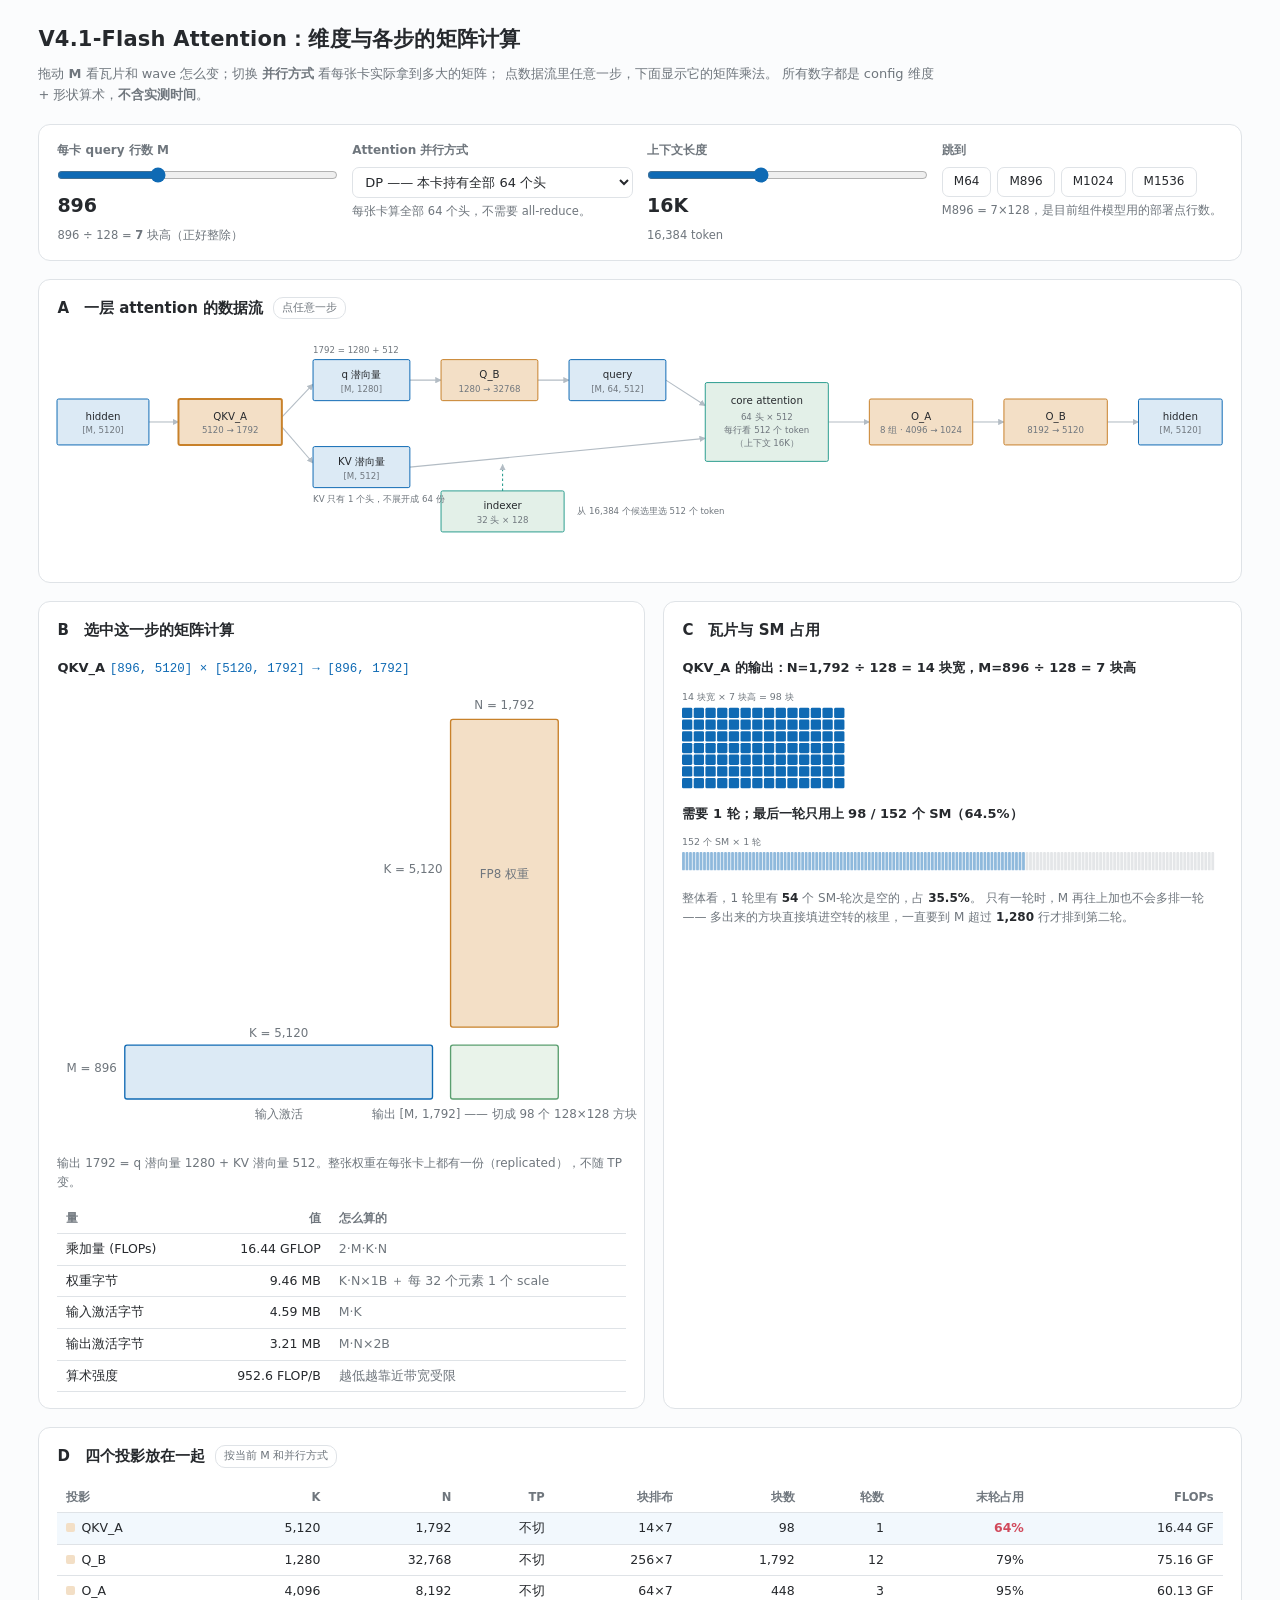
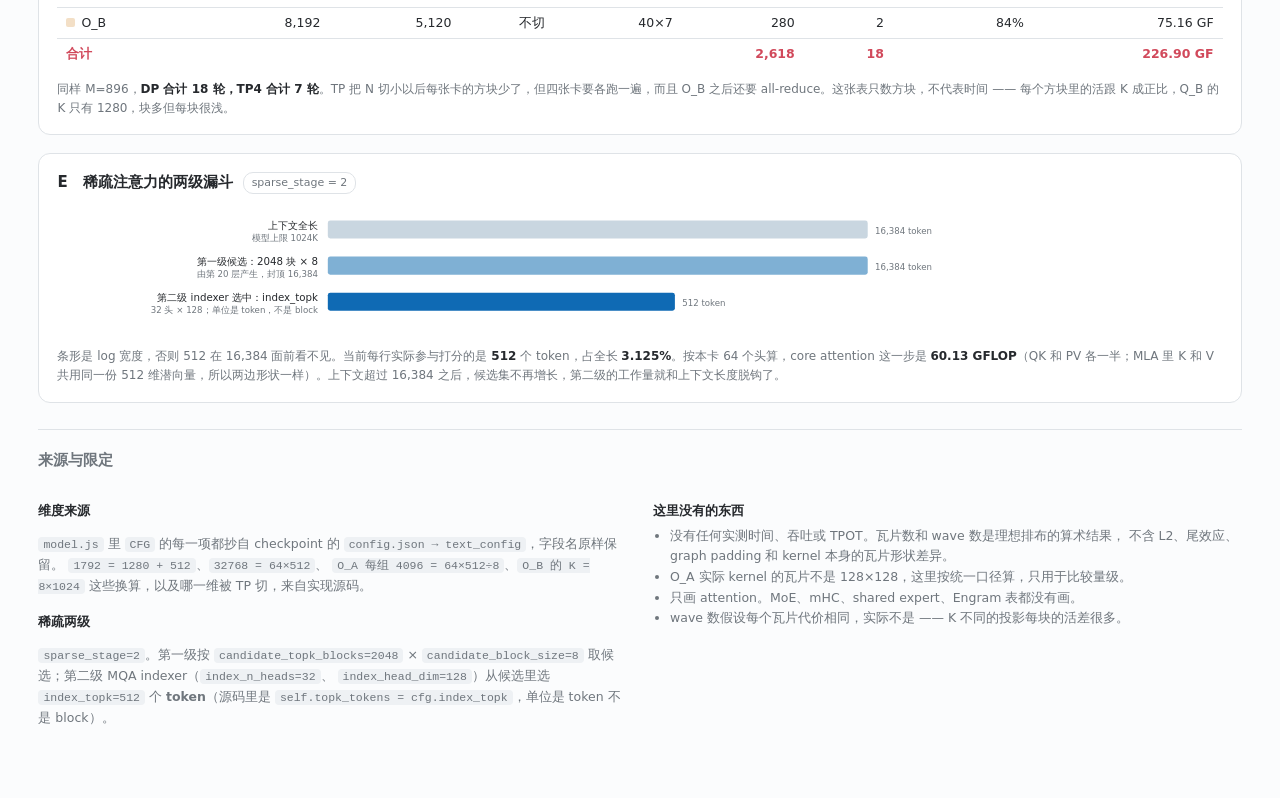
==== index.html @ f95f0b36 "V4.1-Flash attention 结构可视化：维度、各步矩阵计算、瓦片与 SM 占用" ====
<!DOCTYPE html>
<html lang="zh-CN">
<head>
<meta charset="utf-8">
<meta name="viewport" content="width=device-width, initial-scale=1">
<title>V4.1-Flash Attention 结构与矩阵计算</title>
<link rel="stylesheet" href="style.css">
</head>
<body>

<header>
  <h1>V4.1-Flash Attention：维度与各步的矩阵计算</h1>
  <p class="sub">
    拖动 <b>M</b> 看瓦片和 wave 怎么变；切换 <b>并行方式</b> 看每张卡实际拿到多大的矩阵；
    点数据流里任意一步，下面显示它的矩阵乘法。
    所有数字都是 config 维度 + 形状算术，<b>不含实测时间</b>。
  </p>
</header>

<section class="controls">
  <div class="ctrl">
    <label for="m">每卡 query 行数 M</label>
    <input type="range" id="m" min="64" max="2432" step="64" value="896">
    <output id="mOut"></output>
    <div class="hint" id="mHint"></div>
  </div>
  <div class="ctrl">
    <label for="tp">Attention 并行方式</label>
    <select id="tp">
      <option value="1" selected>DP —— 本卡持有全部 64 个头</option>
      <option value="2">TP2 —— 32 个头</option>
      <option value="4">TP4 —— 16 个头</option>
      <option value="8">TP8 —— 8 个头</option>
    </select>
    <div class="hint" id="tpHint"></div>
  </div>
  <div class="ctrl">
    <label for="ctx">上下文长度</label>
    <input type="range" id="ctx" min="10" max="20" step="1" value="14">
    <output id="ctxOut"></output>
    <div class="hint" id="ctxHint"></div>
  </div>
  <div class="ctrl presets">
    <label>跳到</label>
    <div>
      <button data-m="64">M64</button>
      <button data-m="896">M896</button>
      <button data-m="1024">M1024</button>
      <button data-m="1536">M1536</button>
    </div>
    <div class="hint">M896 = 7×128，是目前组件模型用的部署点行数。</div>
  </div>
</section>

<section class="panel">
  <h2>A　一层 attention 的数据流<span class="tag">点任意一步</span></h2>
  <div id="flow"></div>
</section>

<div class="two-col">
  <section class="panel">
    <h2>B　选中这一步的矩阵计算</h2>
    <div id="stepTitle" class="step-title"></div>
    <div id="matrix"></div>
    <div id="stepWhy" class="why"></div>
    <table id="stepTable"></table>
  </section>

  <section class="panel">
    <h2>C　瓦片与 SM 占用</h2>
    <div id="tileHead" class="step-title"></div>
    <div id="tiles"></div>
    <div id="smHead" class="step-title"></div>
    <div id="sms"></div>
    <div id="tileNote" class="why"></div>
  </section>
</div>

<section class="panel">
  <h2>D　四个投影放在一起<span class="tag">按当前 M 和并行方式</span></h2>
  <table id="allTable"></table>
  <div id="allNote" class="why"></div>
</section>

<section class="panel">
  <h2>E　稀疏注意力的两级漏斗<span class="tag">sparse_stage = 2</span></h2>
  <div id="funnel"></div>
  <div id="funnelNote" class="why"></div>
</section>

<footer>
  <h2>来源与限定</h2>
  <div class="cols">
    <div>
      <h3>维度来源</h3>
      <p>
        <code>model.js</code> 里 <code>CFG</code> 的每一项都抄自 checkpoint 的
        <code>config.json → text_config</code>，字段名原样保留。
        <code>1792 = 1280 + 512</code>、<code>32768 = 64×512</code>、
        <code>O_A 每组 4096 = 64×512÷8</code>、<code>O_B 的 K = 8×1024</code>
        这些换算，以及哪一维被 TP 切，来自实现源码。
      </p>
      <h3>稀疏两级</h3>
      <p>
        <code>sparse_stage=2</code>。第一级按
        <code>candidate_topk_blocks=2048</code> × <code>candidate_block_size=8</code>
        取候选；第二级 MQA indexer（<code>index_n_heads=32</code>、
        <code>index_head_dim=128</code>）从候选里选
        <code>index_topk=512</code> 个 <b>token</b>（源码里是
        <code>self.topk_tokens = cfg.index_topk</code>，单位是 token 不是 block）。
      </p>
    </div>
    <div>
      <h3>这里没有的东西</h3>
      <ul>
        <li>没有任何实测时间、吞吐或 TPOT。瓦片数和 wave 数是理想排布的算术结果，
            不含 L2、尾效应、graph padding 和 kernel 本身的瓦片形状差异。</li>
        <li>O_A 实际 kernel 的瓦片不是 128×128，这里按统一口径算，只用于比较量级。</li>
        <li>只画 attention。MoE、mHC、shared expert、Engram 表都没有画。</li>
        <li>wave 数假设每个瓦片代价相同，实际不是 —— K 不同的投影每块的活差很多。</li>
      </ul>
    </div>
  </div>
</footer>

<script type="module" src="app.js"></script>
</body>
</html>
---- style.css ----
:root {
  --act: #dceaf5; --act-edge: #0f6ab4;
  --w: #f3dfc6;   --w-edge: #c8812a;
  --attn: #e3f0e8; --attn-edge: #2a9d8f;
  --warn: #d1495b; --idle: #e4e6e8; --busy: #0f6ab4;
  --dark: #26292d; --grey: #6f767d; --line: #dfe3e7; --bg: #fbfcfd;
}
* { box-sizing: border-box; }
body {
  margin: 0; padding: 22px clamp(14px, 3vw, 46px) 60px; background: var(--bg); color: var(--dark);
  font: 14px/1.65 "PingFang SC", "Hiragino Sans GB", "Microsoft YaHei", -apple-system, system-ui, sans-serif;
  -webkit-font-smoothing: antialiased;
}
h1 { font-size: 21px; margin: 0 0 6px; font-weight: 600; letter-spacing: .2px; }
h2 {
  font-size: 15px; margin: 0 0 14px; font-weight: 600;
  display: flex; align-items: center; gap: 10px;
}
h3 { font-size: 13px; margin: 14px 0 4px; font-weight: 600; }
.tag {
  font-size: 11px; font-weight: 400; color: var(--grey);
  border: 1px solid var(--line); border-radius: 10px; padding: 1px 8px; background: #fff;
}
header { max-width: 1480px; margin: 0 auto 18px; }
.sub { color: var(--grey); margin: 0; font-size: 13px; max-width: 900px; }
code { font-family: ui-monospace, SFMono-Regular, Menlo, monospace; font-size: .92em;
  background: #eef1f4; padding: 1px 5px; border-radius: 4px; }

.controls {
  max-width: 1480px; margin: 0 auto 18px; display: grid; gap: 14px;
  grid-template-columns: repeat(auto-fit, minmax(230px, 1fr));
  background: #fff; border: 1px solid var(--line); border-radius: 12px; padding: 16px 18px;
}
.ctrl label { display: block; font-size: 12px; font-weight: 600; color: var(--grey); margin-bottom: 7px; }
.ctrl input[type=range] { width: 100%; accent-color: var(--act-edge); margin: 0; }
.ctrl select {
  width: 100%; padding: 6px 8px; border: 1px solid var(--line); border-radius: 7px;
  background: #fff; font: inherit; font-size: 13px; color: var(--dark);
}
.ctrl output { font-size: 19px; font-weight: 600; font-variant-numeric: tabular-nums; }
.hint { font-size: 11.5px; color: var(--grey); margin-top: 5px; line-height: 1.5; }
.presets div { display: flex; gap: 6px; flex-wrap: wrap; }
.presets button {
  font: inherit; font-size: 12px; padding: 4px 11px; border: 1px solid var(--line);
  background: #fff; border-radius: 7px; cursor: pointer; color: var(--dark);
}
.presets button:hover { border-color: var(--act-edge); color: var(--act-edge); }

.panel {
  max-width: 1480px; margin: 0 auto 18px; background: #fff;
  border: 1px solid var(--line); border-radius: 12px; padding: 16px 18px;
}
.two-col {
  max-width: 1480px; margin: 0 auto; display: grid; gap: 18px;
  grid-template-columns: minmax(0, 1.05fr) minmax(0, 1fr);
}
.two-col .panel { max-width: none; margin-bottom: 18px; }
@media (max-width: 1080px) { .two-col { grid-template-columns: 1fr; } }

svg { display: block; width: 100%; height: auto; overflow: visible; }
.box { cursor: pointer; }
.box rect { transition: filter .12s, stroke-width .12s; }
.box:hover rect { filter: brightness(.965); }
.box.sel rect { stroke-width: 2.4; }
.box text { pointer-events: none; }
.lbl { font-size: 12.5px; fill: var(--dark); }
.dim { font-size: 10.5px; fill: var(--grey); }
.edge { stroke: #b3bcc4; stroke-width: 1.3; fill: none; marker-end: url(#ar); }

.step-title { font-size: 13px; font-weight: 600; margin: 2px 0 10px; }
.step-title .mono {
  font-family: ui-monospace, SFMono-Regular, Menlo, monospace;
  font-weight: 400; color: var(--act-edge); font-size: 12.5px;
}
.why { font-size: 12px; color: var(--grey); margin: 10px 0 0; line-height: 1.6; }
.why b { color: var(--dark); font-weight: 600; }

table { border-collapse: collapse; width: 100%; margin-top: 12px; font-size: 12.5px; }
th, td { text-align: right; padding: 5px 9px; border-bottom: 1px solid var(--line); }
th { color: var(--grey); font-weight: 600; font-size: 11.5px; }
th:first-child, td:first-child { text-align: left; }
td { font-variant-numeric: tabular-nums; }
tr.total td { font-weight: 600; color: var(--warn); border-bottom: none; }
tr.sel td { background: #f2f8fd; }
td.hl { color: var(--warn); font-weight: 600; }

.swatch { display: inline-block; width: 9px; height: 9px; border-radius: 2px; margin-right: 6px; }
footer {
  max-width: 1480px; margin: 26px auto 0; padding-top: 18px; border-top: 1px solid var(--line);
  font-size: 12.5px; color: var(--grey);
}
footer .cols { display: grid; gap: 26px; grid-template-columns: repeat(auto-fit, minmax(300px, 1fr)); }
footer p, footer li { line-height: 1.65; }
footer ul { padding-left: 17px; margin: 4px 0; }
footer h3 { color: var(--dark); }
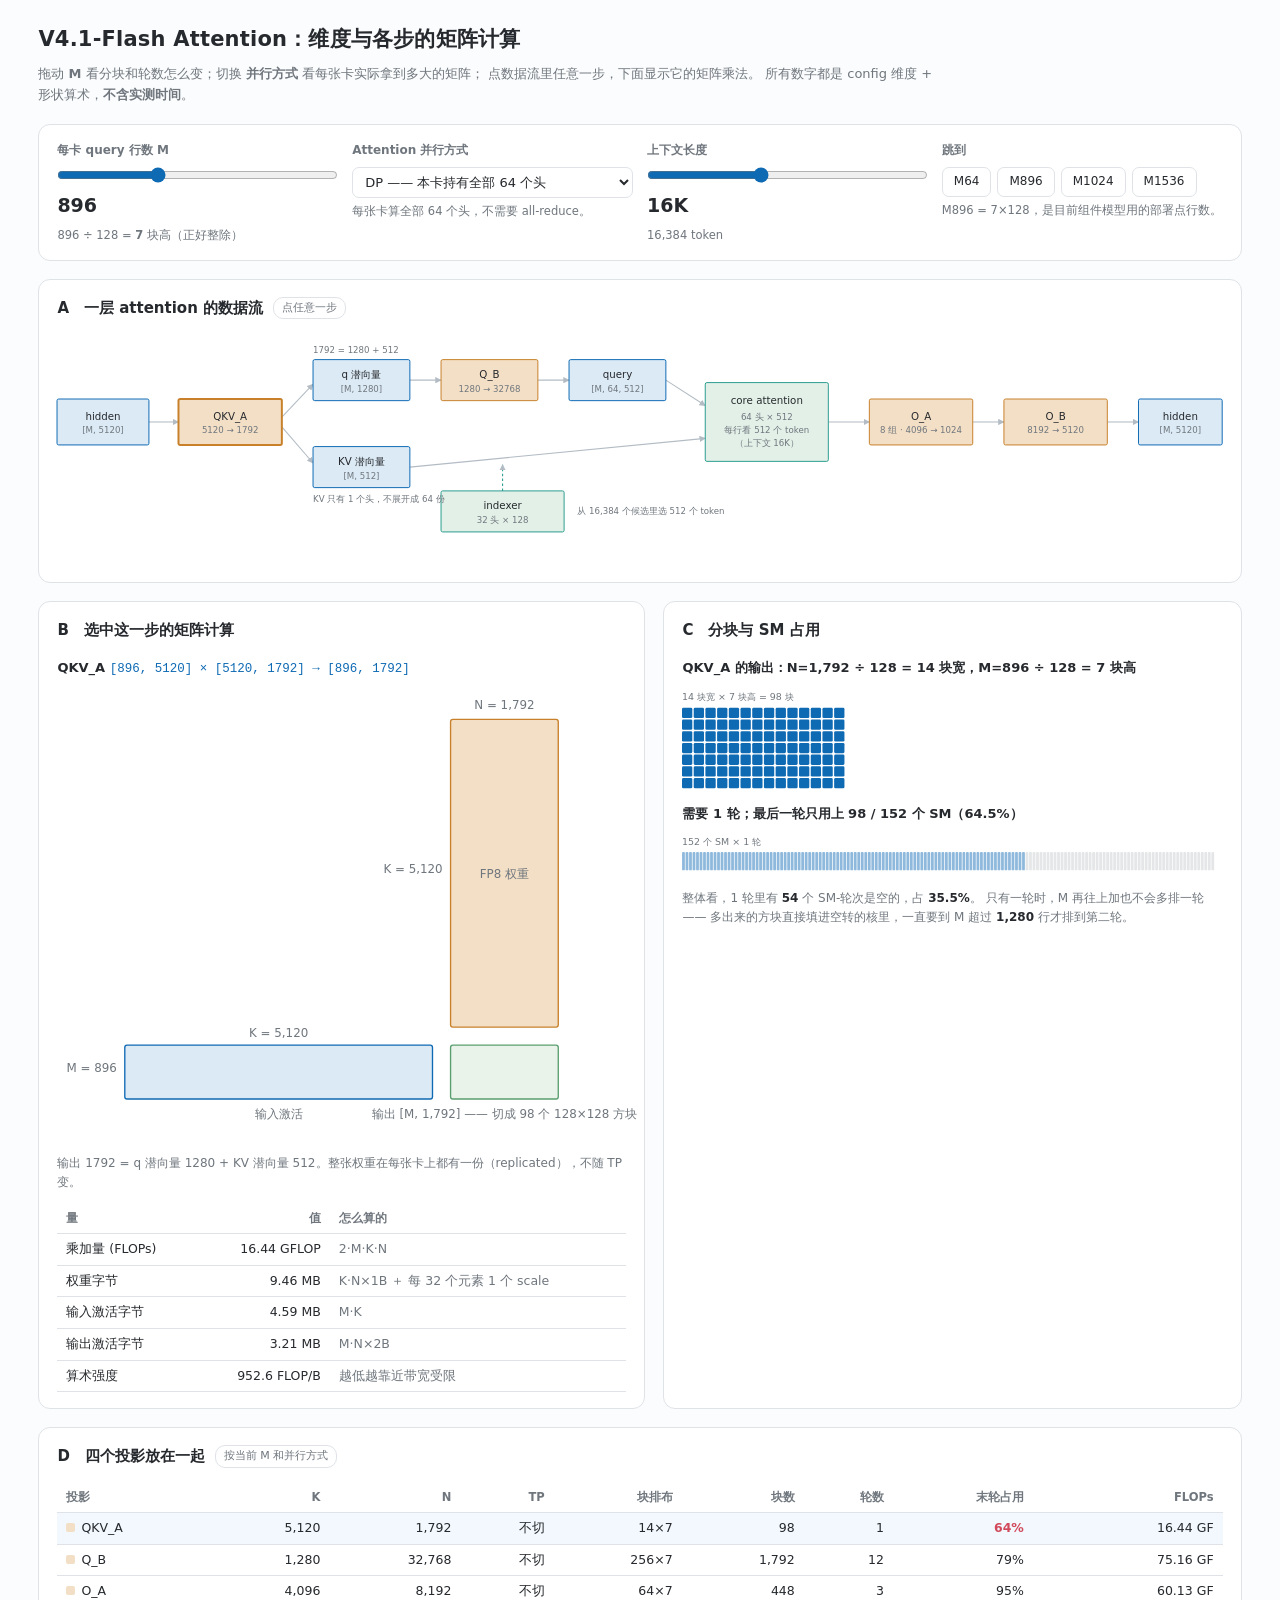
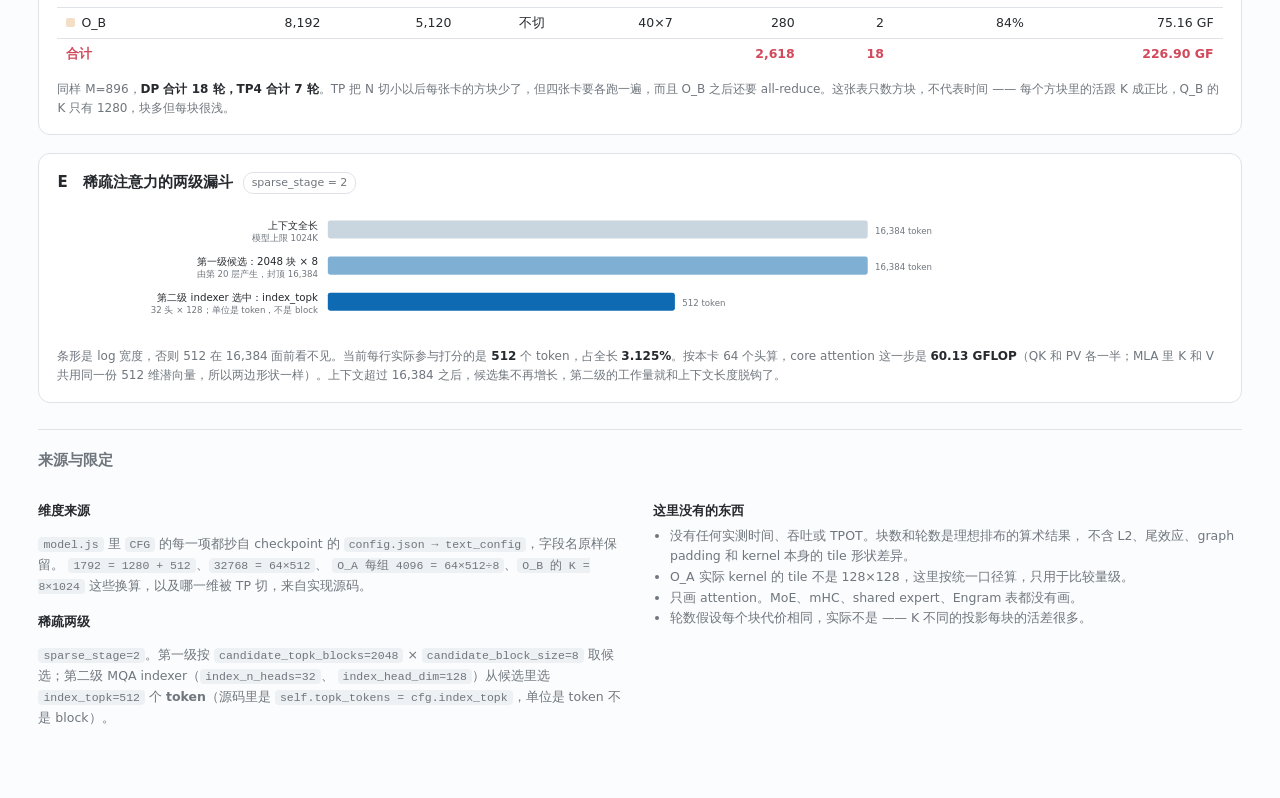
==== commit 7001c5d0: "术语：瓦片 → 块/分块；kernel 自身的分块保留英文 tile" ====
--- a/index.html
+++ b/index.html
@@ -11,7 +11,7 @@
 <header>
   <h1>V4.1-Flash Attention：维度与各步的矩阵计算</h1>
   <p class="sub">
-    拖动 <b>M</b> 看瓦片和 wave 怎么变；切换 <b>并行方式</b> 看每张卡实际拿到多大的矩阵；
+    拖动 <b>M</b> 看分块和轮数怎么变；切换 <b>并行方式</b> 看每张卡实际拿到多大的矩阵；
     点数据流里任意一步，下面显示它的矩阵乘法。
     所有数字都是 config 维度 + 形状算术，<b>不含实测时间</b>。
   </p>
@@ -67,7 +67,7 @@
   </section>
 
   <section class="panel">
-    <h2>C　瓦片与 SM 占用</h2>
+    <h2>C　分块与 SM 占用</h2>
     <div id="tileHead" class="step-title"></div>
     <div id="tiles"></div>
     <div id="smHead" class="step-title"></div>
@@ -113,11 +113,11 @@
     <div>
       <h3>这里没有的东西</h3>
       <ul>
-        <li>没有任何实测时间、吞吐或 TPOT。瓦片数和 wave 数是理想排布的算术结果，
-            不含 L2、尾效应、graph padding 和 kernel 本身的瓦片形状差异。</li>
-        <li>O_A 实际 kernel 的瓦片不是 128×128，这里按统一口径算，只用于比较量级。</li>
+        <li>没有任何实测时间、吞吐或 TPOT。块数和轮数是理想排布的算术结果，
+            不含 L2、尾效应、graph padding 和 kernel 本身的 tile 形状差异。</li>
+        <li>O_A 实际 kernel 的 tile 不是 128×128，这里按统一口径算，只用于比较量级。</li>
         <li>只画 attention。MoE、mHC、shared expert、Engram 表都没有画。</li>
-        <li>wave 数假设每个瓦片代价相同，实际不是 —— K 不同的投影每块的活差很多。</li>
+        <li>轮数假设每个块代价相同，实际不是 —— K 不同的投影每块的活差很多。</li>
       </ul>
     </div>
   </div>
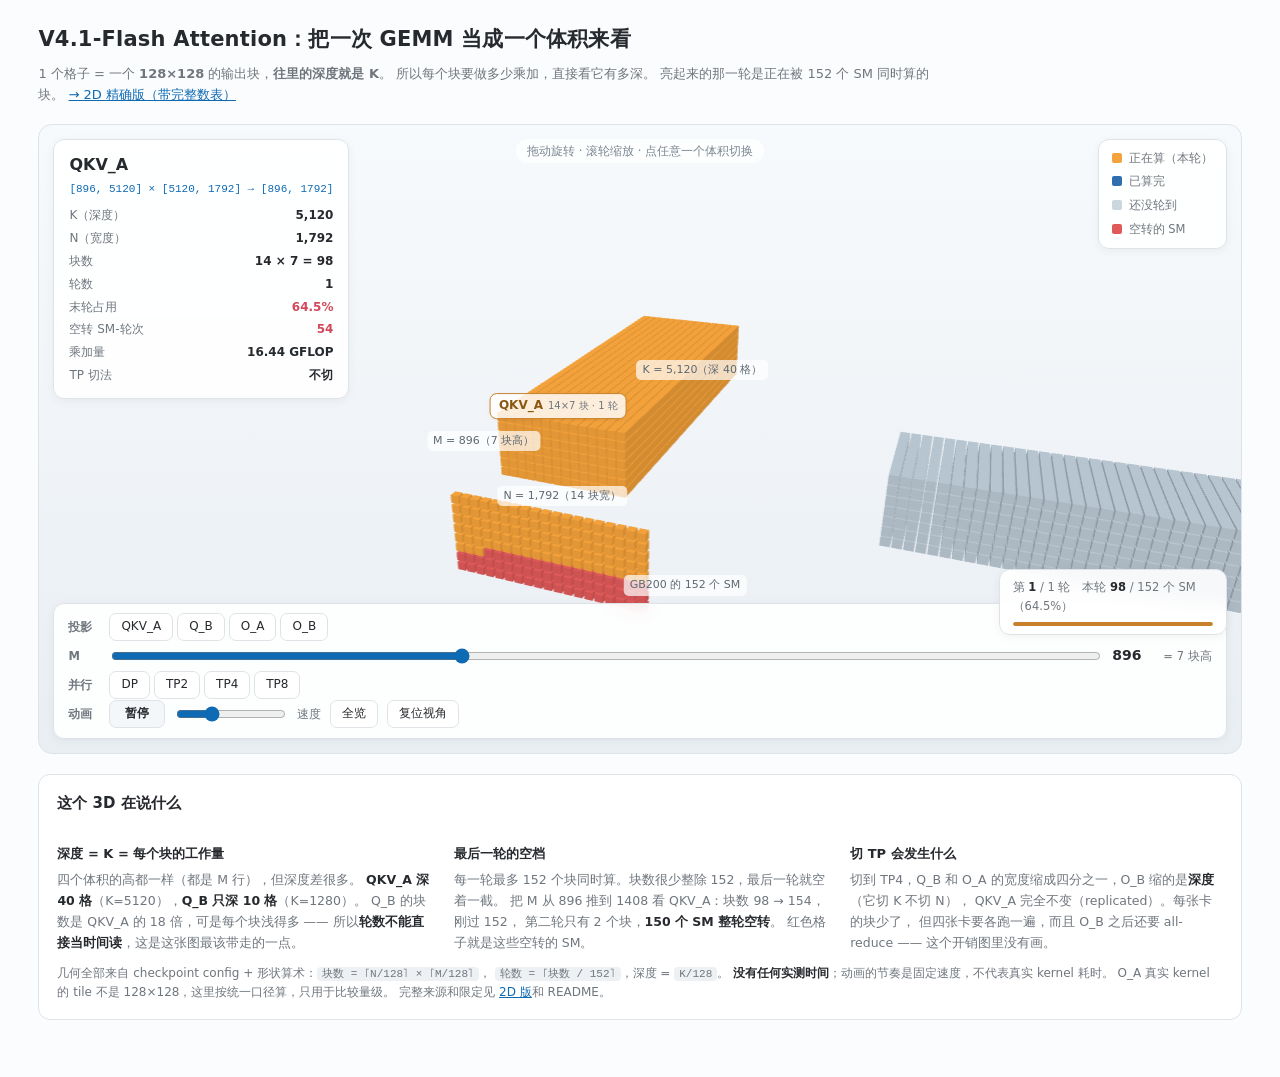
==== commit 9e843163: "上线 WebGL 3D 动画版，2D 精确版移到 2d.html 把一次 GEMM 画成一个体积：1 个场景单位 = 128 个元素，于是宽 = N/128 是块的 列数、高 = M/128 是块的行" ====
--- a/index.html
+++ b/index.html
@@ -3,126 +3,110 @@
 <head>
 <meta charset="utf-8">
 <meta name="viewport" content="width=device-width, initial-scale=1">
-<title>V4.1-Flash Attention 结构与矩阵计算</title>
+<title>V4.1-Flash Attention 3D</title>
 <link rel="stylesheet" href="style.css">
+<link rel="stylesheet" href="scene.css">
+<script type="importmap">
+{ "imports": { "three": "./vendor/three.module.js" } }
+</script>
 </head>
-<body>
+<body class="is3d">
 
 <header>
-  <h1>V4.1-Flash Attention：维度与各步的矩阵计算</h1>
+  <h1>V4.1-Flash Attention：把一次 GEMM 当成一个体积来看</h1>
   <p class="sub">
-    拖动 <b>M</b> 看分块和轮数怎么变；切换 <b>并行方式</b> 看每张卡实际拿到多大的矩阵；
-    点数据流里任意一步，下面显示它的矩阵乘法。
-    所有数字都是 config 维度 + 形状算术，<b>不含实测时间</b>。
+    1 个格子 = 一个 <b>128×128</b> 的输出块，<b>往里的深度就是 K</b>。
+    所以每个块要做多少乘加，直接看它有多深。
+    亮起来的那一轮是正在被 152 个 SM 同时算的块。
+    <a href="2d.html">→ 2D 精确版（带完整数表）</a>
   </p>
 </header>
 
-<section class="controls">
-  <div class="ctrl">
-    <label for="m">每卡 query 行数 M</label>
-    <input type="range" id="m" min="64" max="2432" step="64" value="896">
-    <output id="mOut"></output>
-    <div class="hint" id="mHint"></div>
+<div id="stage">
+  <canvas id="gl"></canvas>
+  <div id="labels"></div>
+
+  <div id="readout" class="glass">
+    <div class="ro-name" id="roName">QKV_A</div>
+    <div class="ro-expr" id="roExpr"></div>
+    <dl id="roStats"></dl>
   </div>
-  <div class="ctrl">
-    <label for="tp">Attention 并行方式</label>
-    <select id="tp">
-      <option value="1" selected>DP —— 本卡持有全部 64 个头</option>
-      <option value="2">TP2 —— 32 个头</option>
-      <option value="4">TP4 —— 16 个头</option>
-      <option value="8">TP8 —— 8 个头</option>
-    </select>
-    <div class="hint" id="tpHint"></div>
+
+  <div id="hud" class="glass">
+    <div class="hud-row">
+      <span class="k">投影</span>
+      <div class="seg" id="segProj"></div>
+    </div>
+    <div class="hud-row">
+      <span class="k">M</span>
+      <input type="range" id="m" min="64" max="2432" step="64" value="896">
+      <b id="mOut">896</b>
+      <span class="u" id="mRb"></span>
+    </div>
+    <div class="hud-row">
+      <span class="k">并行</span>
+      <div class="seg" id="segTp"></div>
+    </div>
+    <div class="hud-row">
+      <span class="k">动画</span>
+      <button id="play" class="prim">暂停</button>
+      <input type="range" id="speed" min="20" max="260" step="10" value="90">
+      <span class="u">速度</span>
+      <button id="overview">全览</button>
+      <button id="reset">复位视角</button>
+    </div>
   </div>
-  <div class="ctrl">
-    <label for="ctx">上下文长度</label>
-    <input type="range" id="ctx" min="10" max="20" step="1" value="14">
-    <output id="ctxOut"></output>
-    <div class="hint" id="ctxHint"></div>
+
+  <div id="legend" class="glass">
+    <span><i style="background:#f4a23b"></i>正在算（本轮）</span>
+    <span><i style="background:#2f6fae"></i>已算完</span>
+    <span><i style="background:#ccd6de"></i>还没轮到</span>
+    <span><i style="background:#e05a5a"></i>空转的 SM</span>
   </div>
-  <div class="ctrl presets">
-    <label>跳到</label>
-    <div>
-      <button data-m="64">M64</button>
-      <button data-m="896">M896</button>
-      <button data-m="1024">M1024</button>
-      <button data-m="1536">M1536</button>
-    </div>
-    <div class="hint">M896 = 7×128，是目前组件模型用的部署点行数。</div>
-  </div>
-</section>
 
-<section class="panel">
-  <h2>A　一层 attention 的数据流<span class="tag">点任意一步</span></h2>
-  <div id="flow"></div>
-</section>
-
-<div class="two-col">
-  <section class="panel">
-    <h2>B　选中这一步的矩阵计算</h2>
-    <div id="stepTitle" class="step-title"></div>
-    <div id="matrix"></div>
-    <div id="stepWhy" class="why"></div>
-    <table id="stepTable"></table>
-  </section>
-
-  <section class="panel">
-    <h2>C　分块与 SM 占用</h2>
-    <div id="tileHead" class="step-title"></div>
-    <div id="tiles"></div>
-    <div id="smHead" class="step-title"></div>
-    <div id="sms"></div>
-    <div id="tileNote" class="why"></div>
-  </section>
+  <div id="wavebar" class="glass"><div id="waveText"></div><div id="waveTrack"><div id="waveFill"></div></div></div>
+  <div id="hint">拖动旋转 · 滚轮缩放 · 点任意一个体积切换</div>
 </div>
 
 <section class="panel">
-  <h2>D　四个投影放在一起<span class="tag">按当前 M 和并行方式</span></h2>
-  <table id="allTable"></table>
-  <div id="allNote" class="why"></div>
-</section>
-
-<section class="panel">
-  <h2>E　稀疏注意力的两级漏斗<span class="tag">sparse_stage = 2</span></h2>
-  <div id="funnel"></div>
-  <div id="funnelNote" class="why"></div>
-</section>
-
-<footer>
-  <h2>来源与限定</h2>
-  <div class="cols">
+  <h2>这个 3D 在说什么</h2>
+  <div class="cols3">
     <div>
-      <h3>维度来源</h3>
+      <h3>深度 = K = 每个块的工作量</h3>
       <p>
-        <code>model.js</code> 里 <code>CFG</code> 的每一项都抄自 checkpoint 的
-        <code>config.json → text_config</code>，字段名原样保留。
-        <code>1792 = 1280 + 512</code>、<code>32768 = 64×512</code>、
-        <code>O_A 每组 4096 = 64×512÷8</code>、<code>O_B 的 K = 8×1024</code>
-        这些换算，以及哪一维被 TP 切，来自实现源码。
-      </p>
-      <h3>稀疏两级</h3>
-      <p>
-        <code>sparse_stage=2</code>。第一级按
-        <code>candidate_topk_blocks=2048</code> × <code>candidate_block_size=8</code>
-        取候选；第二级 MQA indexer（<code>index_n_heads=32</code>、
-        <code>index_head_dim=128</code>）从候选里选
-        <code>index_topk=512</code> 个 <b>token</b>（源码里是
-        <code>self.topk_tokens = cfg.index_topk</code>，单位是 token 不是 block）。
+        四个体积的高都一样（都是 M 行），但深度差很多。
+        <b>QKV_A 深 40 格</b>（K=5120），<b>Q_B 只深 10 格</b>（K=1280）。
+        Q_B 的块数是 QKV_A 的 18 倍，可是每个块浅得多 ——
+        所以<b>轮数不能直接当时间读</b>，这是这张图最该带走的一点。
       </p>
     </div>
     <div>
-      <h3>这里没有的东西</h3>
-      <ul>
-        <li>没有任何实测时间、吞吐或 TPOT。块数和轮数是理想排布的算术结果，
-            不含 L2、尾效应、graph padding 和 kernel 本身的 tile 形状差异。</li>
-        <li>O_A 实际 kernel 的 tile 不是 128×128，这里按统一口径算，只用于比较量级。</li>
-        <li>只画 attention。MoE、mHC、shared expert、Engram 表都没有画。</li>
-        <li>轮数假设每个块代价相同，实际不是 —— K 不同的投影每块的活差很多。</li>
-      </ul>
+      <h3>最后一轮的空档</h3>
+      <p>
+        每一轮最多 152 个块同时算。块数很少整除 152，最后一轮就空着一截。
+        把 M 从 896 推到 1408 看 QKV_A：块数 98 → 154，刚过 152，
+        第二轮只有 2 个块，<b>150 个 SM 整轮空转</b>。
+        红色格子就是这些空转的 SM。
+      </p>
+    </div>
+    <div>
+      <h3>切 TP 会发生什么</h3>
+      <p>
+        切到 TP4，Q_B 和 O_A 的宽度缩成四分之一，O_B 缩的是<b>深度</b>（它切 K 不切 N），
+        QKV_A 完全不变（replicated）。每张卡的块少了，
+        但四张卡要各跑一遍，而且 O_B 之后还要 all-reduce —— 这个开销图里没有画。
+      </p>
     </div>
   </div>
-</footer>
+  <p class="why">
+    几何全部来自 checkpoint config + 形状算术：<code>块数 = ⌈N/128⌉ × ⌈M/128⌉</code>，
+    <code>轮数 = ⌈块数 / 152⌉</code>，深度 = <code>K/128</code>。
+    <b>没有任何实测时间</b>；动画的节奏是固定速度，不代表真实 kernel 耗时。
+    O_A 真实 kernel 的 tile 不是 128×128，这里按统一口径算，只用于比较量级。
+    完整来源和限定见 <a href="2d.html">2D 版</a>和 README。
+  </p>
+</section>
 
-<script type="module" src="app.js"></script>
+<script type="module" src="scene.js"></script>
 </body>
 </html>
--- a/style.css
+++ b/style.css
@@ -93,3 +93,6 @@
 footer p, footer li { line-height: 1.65; }
 footer ul { padding-left: 17px; margin: 4px 0; }
 footer h3 { color: var(--dark); }
+
+/* 两页互相跳转的链接 */
+header .sub a { color: var(--act-edge); }
--- a/scene.css
+++ b/scene.css
@@ -0,0 +1,87 @@
+/* 3D 页专用：画布、浮层 HUD、投影到屏幕的标签 */
+
+body.is3d { padding-bottom: 40px; }
+
+#stage {
+  position: relative; max-width: 1480px; margin: 0 auto 20px;
+  height: min(70vh, 720px); min-height: 440px;
+  border: 1px solid var(--line); border-radius: 14px; overflow: hidden;
+  background: linear-gradient(180deg, #f7fafc 0%, #e9eef3 100%);
+}
+#gl { display: block; width: 100%; height: 100%; }
+
+#labels { position: absolute; inset: 0; pointer-events: none; }
+#labels .tag3d {
+  position: absolute; transform: translate(-50%, -50%);
+  font-size: 12px; font-weight: 600; color: var(--dark);
+  background: rgba(255, 255, 255, .82); border: 1px solid var(--line);
+  border-radius: 7px; padding: 2px 8px; white-space: nowrap;
+  box-shadow: 0 1px 4px rgba(0, 0, 0, .06);
+}
+#labels .tag3d.sel { border-color: var(--w-edge); color: #8a5712; }
+#labels .tag3d small { font-weight: 400; color: var(--grey); margin-left: 5px; }
+#labels .ax {
+  position: absolute; transform: translate(-50%, -50%);
+  font-size: 11px; color: #5d6872; background: rgba(255, 255, 255, .7);
+  border-radius: 5px; padding: 1px 6px; white-space: nowrap;
+}
+
+.glass {
+  position: absolute; background: rgba(255, 255, 255, .9);
+  backdrop-filter: blur(8px); -webkit-backdrop-filter: blur(8px);
+  border: 1px solid var(--line); border-radius: 11px;
+  box-shadow: 0 2px 10px rgba(0, 0, 0, .05);
+}
+
+#readout { top: 14px; left: 14px; padding: 12px 15px; min-width: 232px; }
+.ro-name { font-size: 16px; font-weight: 600; }
+.ro-expr {
+  font-family: ui-monospace, SFMono-Regular, Menlo, monospace;
+  font-size: 11px; color: var(--act-edge); margin: 3px 0 9px; line-height: 1.5;
+}
+#roStats { margin: 0; display: grid; grid-template-columns: auto auto; gap: 3px 14px; font-size: 12px; }
+#roStats dt { color: var(--grey); }
+#roStats dd { margin: 0; text-align: right; font-variant-numeric: tabular-nums; font-weight: 600; }
+#roStats dd.hl { color: var(--warn); }
+
+#hud { left: 14px; right: 14px; bottom: 14px; padding: 9px 14px; }
+.hud-row { display: flex; align-items: center; gap: 9px; min-height: 29px; flex-wrap: wrap; }
+.hud-row .k { font-size: 11.5px; color: var(--grey); width: 32px; flex: none; font-weight: 600; }
+.hud-row .u { font-size: 11.5px; color: var(--grey); }
+.hud-row b { font-variant-numeric: tabular-nums; min-width: 42px; }
+#m { flex: 1; min-width: 150px; accent-color: var(--act-edge); }
+#speed { width: 110px; accent-color: var(--act-edge); }
+
+.seg { display: flex; gap: 4px; }
+.seg button, #hud button {
+  font: inherit; font-size: 12px; padding: 3px 11px; border: 1px solid var(--line);
+  background: #fff; border-radius: 7px; cursor: pointer; color: var(--dark);
+}
+.seg button:hover, #hud button:hover { border-color: var(--act-edge); }
+.seg button.on { background: var(--act-edge); border-color: var(--act-edge); color: #fff; }
+#hud button.prim { background: #f4f7fa; font-weight: 600; min-width: 56px; }
+
+#legend { top: 14px; right: 14px; padding: 9px 13px; display: grid; gap: 5px; font-size: 11.5px; color: var(--grey); }
+#legend i { display: inline-block; width: 10px; height: 10px; border-radius: 2px; margin-right: 7px; vertical-align: -1px; }
+
+#wavebar { right: 14px; bottom: 118px; padding: 8px 13px; width: 228px; }
+#waveText { font-size: 11.5px; color: var(--grey); margin-bottom: 6px; }
+#waveText b { color: var(--dark); font-variant-numeric: tabular-nums; }
+#waveTrack { height: 4px; background: var(--idle); border-radius: 3px; overflow: hidden; }
+#waveFill { height: 100%; width: 0; background: var(--w-edge); border-radius: 3px; transition: width .14s linear; }
+
+#hint {
+  position: absolute; left: 50%; top: 14px; transform: translateX(-50%);
+  font-size: 11.5px; color: #7b8792; background: rgba(255, 255, 255, .72);
+  padding: 3px 11px; border-radius: 20px; pointer-events: none;
+}
+
+.cols3 { display: grid; gap: 24px; grid-template-columns: repeat(auto-fit, minmax(270px, 1fr)); }
+.cols3 p { font-size: 12.5px; color: var(--grey); line-height: 1.7; margin: 0; }
+.cols3 b { color: var(--dark); }
+.why a { color: var(--act-edge); }
+
+@media (max-width: 900px) {
+  #readout, #legend, #wavebar { display: none; }
+  #stage { height: 56vh; }
+}
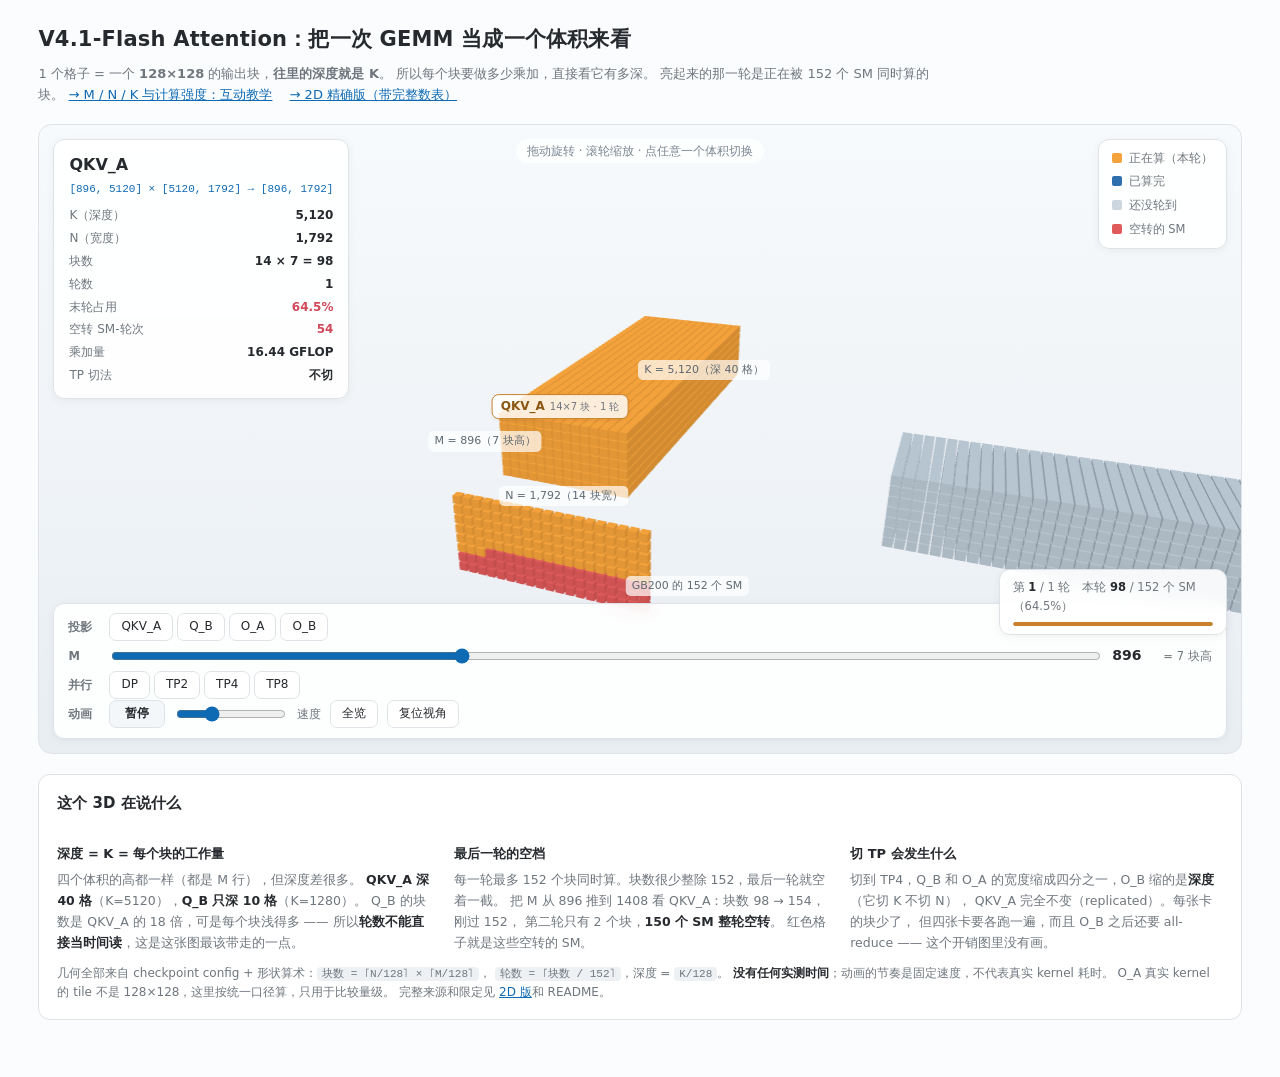
==== commit c6b9e6ac: "Add interactive MNK and arithmetic intensity lesson" ====
--- a/index.html
+++ b/index.html
@@ -18,6 +18,7 @@
     1 个格子 = 一个 <b>128×128</b> 的输出块，<b>往里的深度就是 K</b>。
     所以每个块要做多少乘加，直接看它有多深。
     亮起来的那一轮是正在被 152 个 SM 同时算的块。
+    <a href="mnk.html">→ M / N / K 与计算强度：互动教学</a>　
     <a href="2d.html">→ 2D 精确版（带完整数表）</a>
   </p>
 </header>
